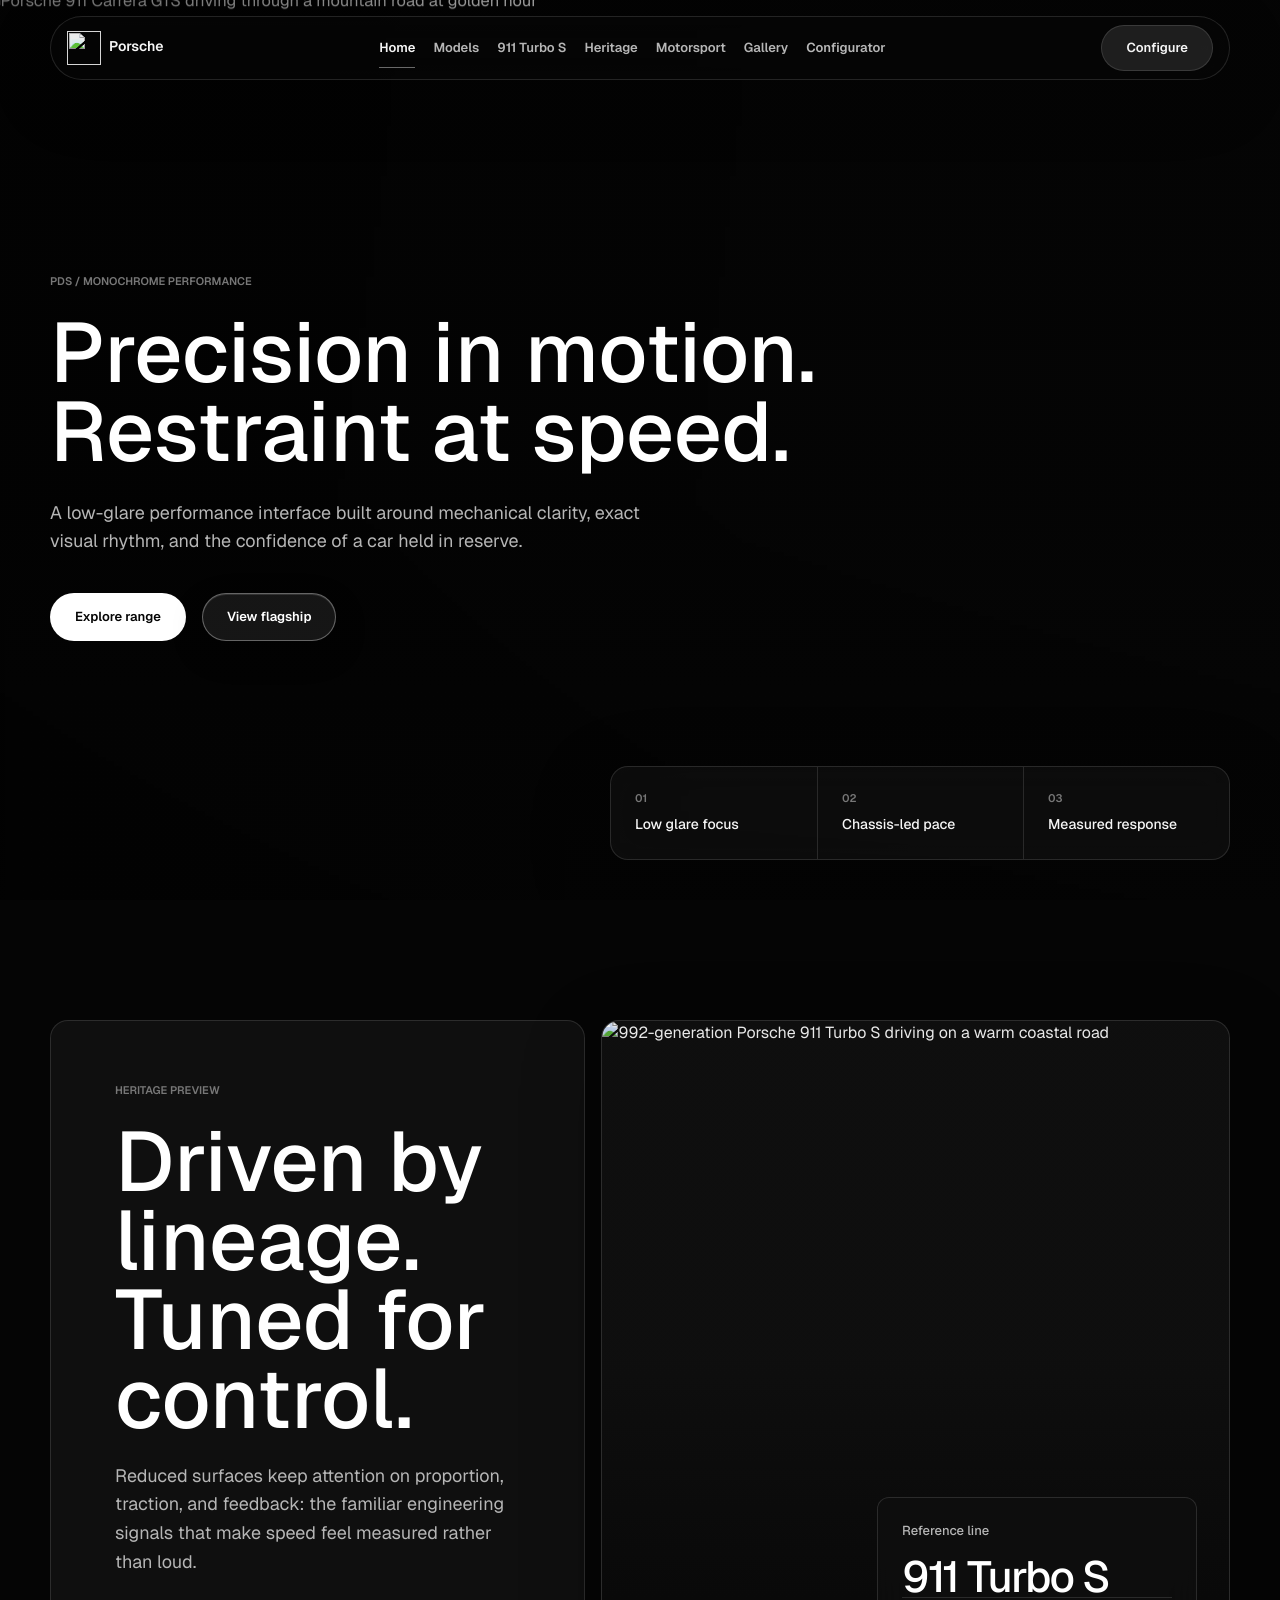
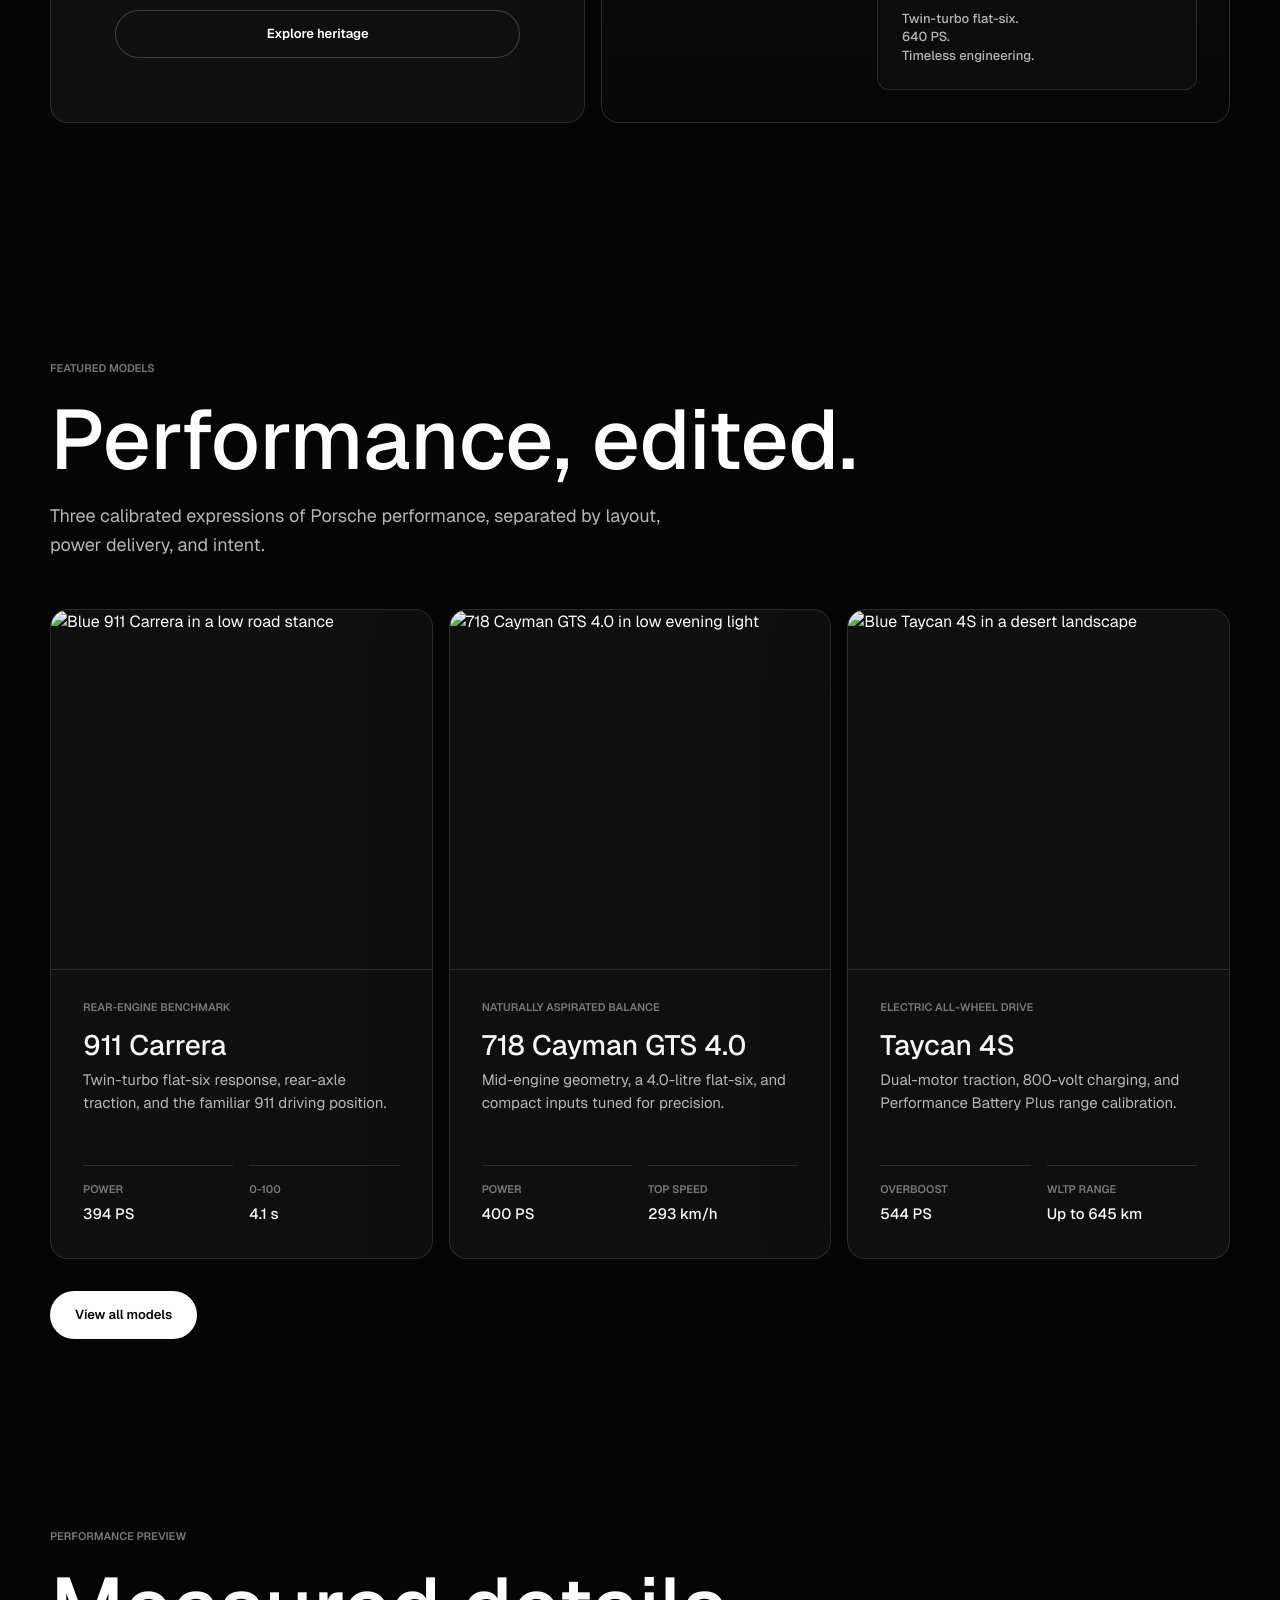
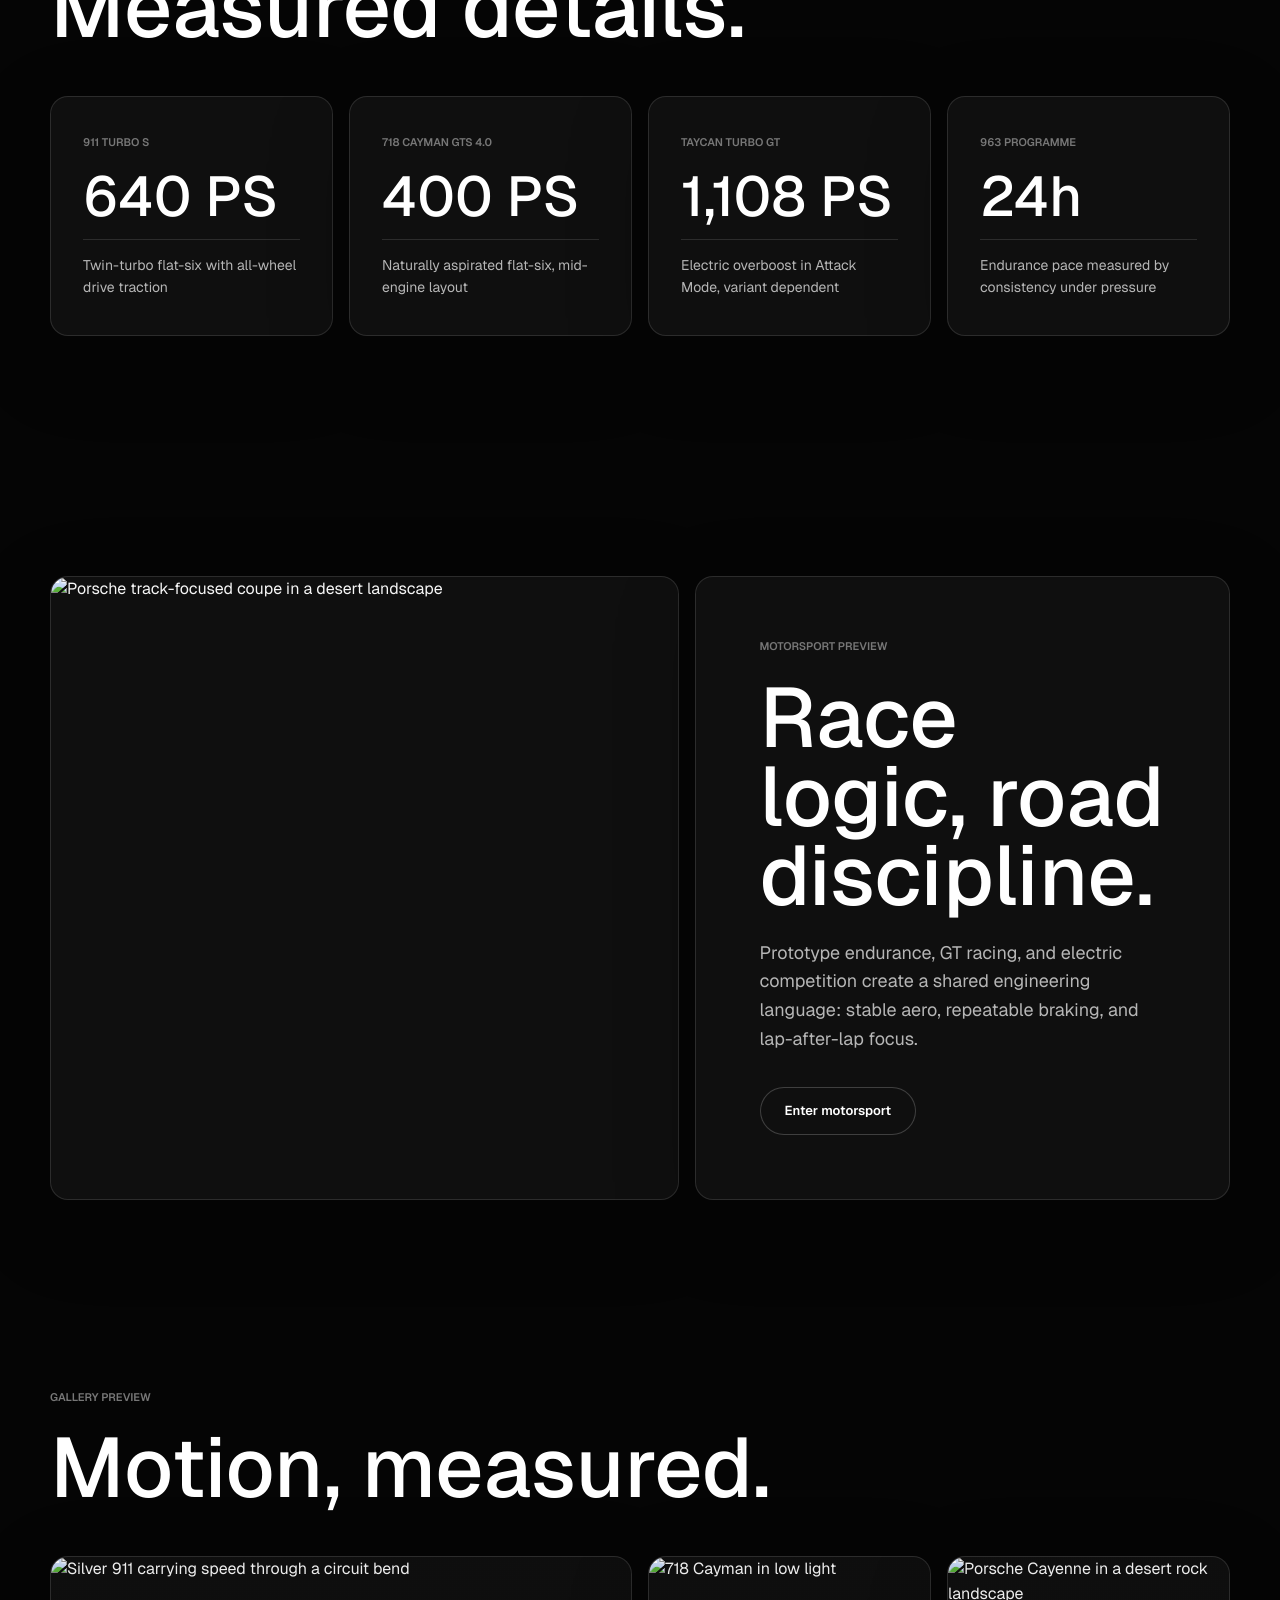
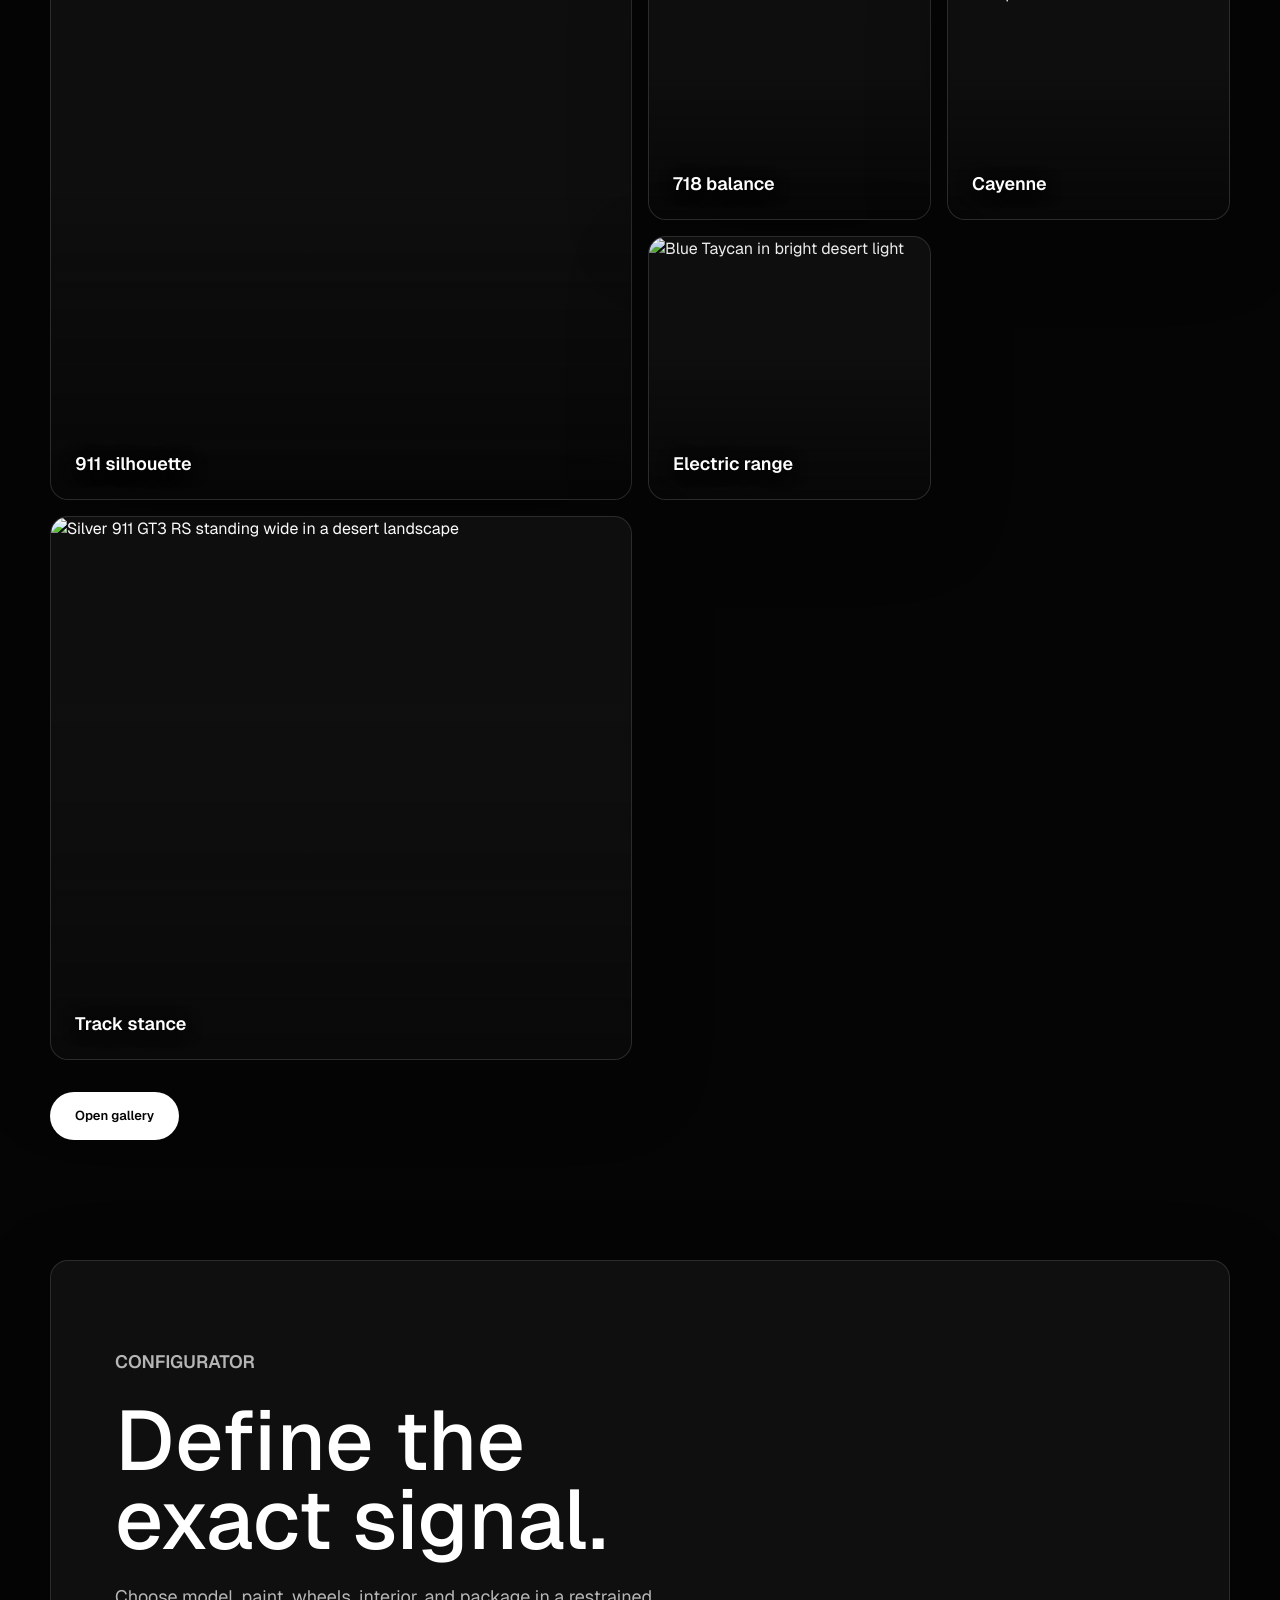
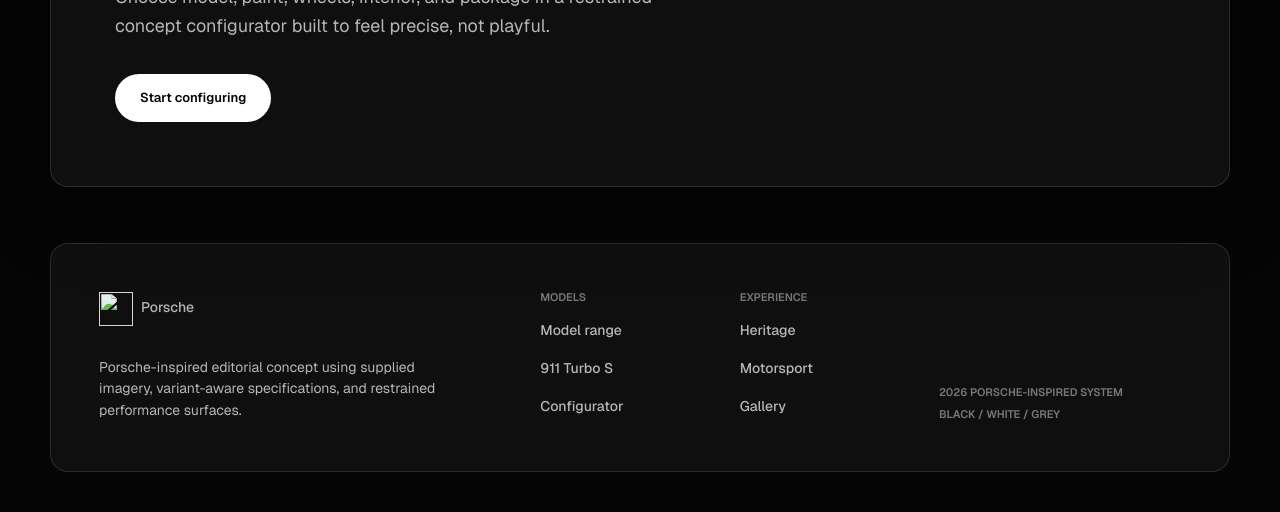
==== index.html @ e0f3c2e8 "Add files via upload Initial website upload" ====
<!doctype html>
<html lang="en">
  <head>
    <meta charset="UTF-8" />
    <meta name="viewport" content="width=device-width, initial-scale=1.0" />
    <title>Porsche Performance Concept</title>
    <meta
      name="description"
      content="A premium Porsche-inspired multi-page concept with cinematic imagery, precise model hierarchy, and interactive configuration."
    />
    <script>
      document.documentElement.classList.add("js", "is-loading");
    </script>
    <link rel="icon" type="image/png" href="assets/porsche-crest.png" />
    <link rel="preconnect" href="https://fonts.googleapis.com" />
    <link rel="preconnect" href="https://fonts.gstatic.com" crossorigin />
    <link
      href="https://fonts.googleapis.com/css2?family=Geist:wght@400;500;600;700&family=Inter:wght@400;500;600;700&display=swap"
      rel="stylesheet"
    />
    <link rel="stylesheet" href="styles.css" />
  </head>
  <body>
    <a class="skip-link" href="#main">Skip to content</a>
    <header class="site-header" data-header>
      <a class="brand" href="index.html" aria-label="Porsche concept home">
        <img class="brand-mark" src="assets/porsche-crest.png" alt="" aria-hidden="true" decoding="async" />
        <span>Porsche</span>
      </a>

      <button class="nav-toggle" type="button" aria-expanded="false" aria-controls="site-nav" aria-label="Open menu">
        <span></span>
        <span></span>
        <span class="sr-only">Menu</span>
      </button>

      <nav class="site-nav" id="site-nav" aria-label="Primary navigation">
        <a href="index.html" aria-current="page">Home</a>
        <a href="models.html">Models</a>
        <a href="911-turbo-s.html">911 Turbo S</a>
        <a href="heritage.html">Heritage</a>
        <a href="motorsport.html">Motorsport</a>
        <a href="gallery.html">Gallery</a>
        <a href="configurator.html">Configurator</a>
      </nav>

      <a class="nav-cta" href="configurator.html">Configure</a>
    </header>

    <main id="main">
      <section class="hero" aria-labelledby="hero-title">
        <video
          class="hero-video"
          data-hero-video
          data-video-src="assets/porsche-hero-loop.mp4"
          muted
          loop
          playsinline
          preload="metadata"
          poster="assets/carrera-gts-hero-desktop.jpg"
          aria-hidden="true"
        ></video>
        <picture>
          <source srcset="assets/carrera-gts-hero-mobile.jpg" media="(max-width: 767px)" />
          <source srcset="assets/carrera-gts-hero-tablet.jpg" media="(max-width: 1100px)" />
          <img class="hero-media" src="assets/carrera-gts-hero-desktop.jpg" alt="Porsche 911 Carrera GTS driving through a mountain road at golden hour" fetchpriority="high" decoding="async" />
        </picture>
        <div class="hero-shade" aria-hidden="true"></div>

        <div class="hero-content reveal">
          <p class="system-line">PDS / Monochrome Performance</p>
          <h1 id="hero-title">Precision in motion. Restraint at speed.</h1>
          <p class="hero-copy">
            A low-glare performance interface built around mechanical clarity, exact
            visual rhythm, and the confidence of a car held in reserve.
          </p>
          <div class="hero-actions">
            <a class="button button-primary" href="models.html">Explore range</a>
            <a class="button button-secondary" href="911-turbo-s.html">View flagship</a>
          </div>
        </div>

        <div class="hero-rail reveal" aria-label="Highlights">
          <div>
            <span>01</span>
            <strong>Low glare focus</strong>
          </div>
          <div>
            <span>02</span>
            <strong>Chassis-led pace</strong>
          </div>
          <div>
            <span>03</span>
            <strong>Measured response</strong>
          </div>
        </div>
      </section>

      <section class="section heritage" id="heritage-preview" aria-labelledby="heritage-preview-title">
        <div class="heritage-copy reveal">
          <p class="system-line">Heritage preview</p>
          <h2 id="heritage-preview-title">Driven by lineage. Tuned for control.</h2>
          <p>
            Reduced surfaces keep attention on proportion, traction, and feedback:
            the familiar engineering signals that make speed feel measured rather than loud.
          </p>
          <a class="button button-secondary section-link" href="heritage.html">Explore heritage</a>
        </div>
        <div class="heritage-panel reveal">
          <img class="turbo-reference" src="assets/911-turbo-s-reference.jpg" alt="992-generation Porsche 911 Turbo S driving on a warm coastal road" loading="lazy" decoding="async" />
          <div class="heritage-stat">
            <span>Reference line</span>
            <strong>911 Turbo S</strong>
            <span>Twin-turbo flat-six.<br />640 PS.<br />Timeless engineering.</span>
          </div>
        </div>
      </section>

      <section class="section models" aria-labelledby="featured-models-title">
        <div class="section-head reveal">
          <p class="system-line">Featured models</p>
          <h2 id="featured-models-title">Performance, edited.</h2>
          <p>
            Three calibrated expressions of Porsche performance, separated by layout,
            power delivery, and intent.
          </p>
        </div>

        <div class="model-grid">
          <article class="model-card reveal">
            <img src="assets/911-1.jfif" alt="Blue 911 Carrera in a low road stance" loading="lazy" decoding="async" />
            <div class="card-body">
              <div class="card-kicker">Rear-engine benchmark</div>
              <h3>911 Carrera</h3>
              <p>Twin-turbo flat-six response, rear-axle traction, and the familiar 911 driving position.</p>
              <dl>
                <div><dt>Power</dt><dd>394 PS</dd></div>
                <div><dt>0-100</dt><dd>4.1 s</dd></div>
              </dl>
            </div>
          </article>

          <article class="model-card reveal">
            <img src="assets/718.jfif" alt="718 Cayman GTS 4.0 in low evening light" loading="lazy" decoding="async" />
            <div class="card-body">
              <div class="card-kicker">Naturally aspirated balance</div>
              <h3>718 Cayman GTS 4.0</h3>
              <p>Mid-engine geometry, a 4.0-litre flat-six, and compact inputs tuned for precision.</p>
              <dl>
                <div><dt>Power</dt><dd>400 PS</dd></div>
                <div><dt>Top speed</dt><dd>293 km/h</dd></div>
              </dl>
            </div>
          </article>

          <article class="model-card reveal">
            <img src="assets/taycan-2.jfif" alt="Blue Taycan 4S in a desert landscape" loading="lazy" decoding="async" />
            <div class="card-body">
              <div class="card-kicker">Electric all-wheel drive</div>
              <h3>Taycan 4S</h3>
              <p>Dual-motor traction, 800-volt charging, and Performance Battery Plus range calibration.</p>
              <dl>
                <div><dt>Overboost</dt><dd>544 PS</dd></div>
                <div><dt>WLTP range</dt><dd>Up to 645 km</dd></div>
              </dl>
            </div>
          </article>
        </div>
        <div class="section-actions reveal">
          <a class="button button-primary" href="models.html">View all models</a>
        </div>
      </section>

      <section class="section specs" aria-labelledby="performance-preview-title">
        <div class="section-head reveal">
          <p class="system-line">Performance preview</p>
          <h2 id="performance-preview-title">Measured details.</h2>
        </div>

        <div class="spec-grid">
          <article class="spec-card reveal">
            <span>911 Turbo S</span>
            <strong>640 PS</strong>
            <p>Twin-turbo flat-six with all-wheel drive traction</p>
          </article>
          <article class="spec-card reveal">
            <span>718 Cayman GTS 4.0</span>
            <strong>400 PS</strong>
            <p>Naturally aspirated flat-six, mid-engine layout</p>
          </article>
          <article class="spec-card reveal">
            <span>Taycan Turbo GT</span>
            <strong>1,108 PS</strong>
            <p>Electric overboost in Attack Mode, variant dependent</p>
          </article>
          <article class="spec-card reveal">
            <span>963 programme</span>
            <strong>24h</strong>
            <p>Endurance pace measured by consistency under pressure</p>
          </article>
        </div>
      </section>

      <section class="section split-feature" aria-labelledby="motorsport-preview-title">
        <div class="feature-media reveal">
          <img src="assets/911-3.jfif" alt="Porsche track-focused coupe in a desert landscape" loading="lazy" decoding="async" />
        </div>
        <div class="feature-copy reveal">
          <p class="system-line">Motorsport preview</p>
          <h2 id="motorsport-preview-title">Race logic, road discipline.</h2>
          <p>
            Prototype endurance, GT racing, and electric competition create a shared
            engineering language: stable aero, repeatable braking, and lap-after-lap focus.
          </p>
          <a class="button button-secondary" href="motorsport.html">Enter motorsport</a>
        </div>
      </section>

      <section class="section gallery" aria-labelledby="gallery-preview-title">
        <div class="section-head reveal">
          <p class="system-line">Gallery preview</p>
          <h2 id="gallery-preview-title">Motion, measured.</h2>
        </div>

        <div class="gallery-grid">
          <figure class="gallery-item gallery-large reveal">
            <img src="assets/911.jfif" alt="Silver 911 carrying speed through a circuit bend" loading="lazy" decoding="async" />
            <figcaption>911 silhouette</figcaption>
          </figure>
          <figure class="gallery-item reveal">
            <img src="assets/718.jfif" alt="718 Cayman in low light" loading="lazy" decoding="async" />
            <figcaption>718 balance</figcaption>
          </figure>
          <figure class="gallery-item reveal">
            <img class="cayenne-gallery" src="assets/cayenne-gallery.jpg" alt="Porsche Cayenne in a desert rock landscape" loading="lazy" decoding="async" />
            <figcaption>Cayenne</figcaption>
          </figure>
          <figure class="gallery-item reveal">
            <img src="assets/taycan-2.jfif" alt="Blue Taycan in bright desert light" loading="lazy" decoding="async" />
            <figcaption>Electric range</figcaption>
          </figure>
          <figure class="gallery-item gallery-wide gallery-feature reveal">
            <img src="assets/911-3.jfif" alt="Silver 911 GT3 RS standing wide in a desert landscape" loading="lazy" decoding="async" />
            <figcaption>Track stance</figcaption>
          </figure>
        </div>
        <div class="section-actions reveal">
          <a class="button button-primary" href="gallery.html">Open gallery</a>
        </div>
      </section>

      <section class="section configurator-cta reveal" aria-labelledby="configurator-cta-title">
        <p class="system-line">Configurator</p>
        <h2 id="configurator-cta-title">Define the exact signal.</h2>
        <p>
          Choose model, paint, wheels, interior, and package in a restrained concept
          configurator built to feel precise, not playful.
        </p>
        <a class="button button-primary" href="configurator.html">Start configuring</a>
      </section>
    </main>

    <footer class="site-footer">
      <div>
        <a class="brand" href="index.html" aria-label="Porsche concept home">
          <img class="brand-mark" src="assets/porsche-crest.png" alt="" aria-hidden="true" loading="lazy" decoding="async" />
          <span>Porsche</span>
        </a>
        <p>
          Porsche-inspired editorial concept using supplied imagery, variant-aware
          specifications, and restrained performance surfaces.
        </p>
      </div>
      <nav aria-label="Footer models">
        <h2>Models</h2>
        <a href="models.html">Model range</a>
        <a href="911-turbo-s.html">911 Turbo S</a>
        <a href="configurator.html">Configurator</a>
      </nav>
      <nav aria-label="Footer experience">
        <h2>Experience</h2>
        <a href="heritage.html">Heritage</a>
        <a href="motorsport.html">Motorsport</a>
        <a href="gallery.html">Gallery</a>
      </nav>
      <div class="footer-meta">
        <span>2026 Porsche-inspired system</span>
        <span>Black / White / Grey</span>
      </div>
    </footer>

    <script src="script.js"></script>
  </body>
</html>
---- styles.css ----
:root {
  --bg: #050505;
  --surface: #0f0f0f;
  --surface-2: #181818;
  --line: rgba(255, 255, 255, 0.12);
  --line-strong: rgba(255, 255, 255, 0.2);
  --text: #f6f6f6;
  --muted: #b6b6b6;
  --dim: #777777;
  --radius: 18px;
  --radius-sm: 12px;
  --max: 1180px;
  --ease: cubic-bezier(0.16, 1, 0.3, 1);
  --ease-soft: cubic-bezier(0.2, 0.8, 0.2, 1);
  --motion-fast: 220ms;
  --motion-medium: 420ms;
  --motion-slow: 760ms;
  --shadow-card: 0 24px 80px rgba(0, 0, 0, 0.25);
  --shadow-card-hover: 0 32px 92px rgba(0, 0, 0, 0.32);
  --font-display: Geist, Inter, ui-sans-serif, system-ui, -apple-system, BlinkMacSystemFont, "Segoe UI", sans-serif;
  --font-body: Geist, Inter, ui-sans-serif, system-ui, -apple-system, BlinkMacSystemFont, "Segoe UI", sans-serif;
}

* {
  box-sizing: border-box;
}

html {
  scroll-behavior: smooth;
  scroll-padding-top: 96px;
}

html.is-loading {
  overflow: hidden;
}

/* Premium boot screen: CSS-only so it appears before JavaScript finishes loading. */
html.is-loading::before,
html.is-loading::after {
  position: fixed;
  left: 50%;
  z-index: 1000;
  pointer-events: none;
  transform: translateX(-50%);
  transition:
    opacity 520ms var(--ease),
    transform 520ms var(--ease);
}

html.is-loading::before {
  inset: 0;
  left: 0;
  display: grid;
  place-items: center;
  content: "Porsche";
  background:
    radial-gradient(circle at 50% 44%, rgba(255, 255, 255, 0.065), transparent 28%),
    #050505;
  color: rgba(255, 255, 255, 0.92);
  font-family: var(--font-display);
  font-size: clamp(18px, 2vw, 28px);
  font-weight: 500;
  letter-spacing: 0.02em;
  text-transform: none;
  transform: none;
}

html.is-loading::after {
  top: calc(50% + 42px);
  width: min(184px, 42vw);
  height: 1px;
  content: "";
  background: linear-gradient(90deg, transparent, rgba(255, 255, 255, 0.84), transparent);
  animation: loader-sweep 1180ms var(--ease) infinite;
}

html.is-loading.is-loaded::before,
html.is-loading.is-loaded::after {
  opacity: 0;
}

@keyframes loader-sweep {
  0% {
    transform: translateX(-50%) scaleX(0.18);
    opacity: 0.2;
  }

  45% {
    opacity: 1;
  }

  100% {
    transform: translateX(-50%) scaleX(1);
    opacity: 0.18;
  }
}

body {
  margin: 0;
  background: var(--bg);
  color: var(--text);
  font-family: var(--font-body);
  font-size: 16px;
  font-weight: 400;
  line-height: 1.55;
  letter-spacing: 0;
  text-rendering: geometricPrecision;
  -webkit-font-smoothing: antialiased;
  -moz-osx-font-smoothing: grayscale;
}

/* Shared page transition shell. */
.js body {
  opacity: 0;
  transform: translateY(10px);
  filter: blur(4px);
  transition:
    opacity 480ms var(--ease),
    transform 480ms var(--ease),
    filter 480ms var(--ease);
}

.js.page-ready body {
  opacity: 1;
  transform: translateY(0);
  filter: blur(0);
}

.js.page-leaving body {
  opacity: 0;
  transform: translateY(8px);
  filter: blur(4px);
}

body.nav-open,
body.lightbox-open {
  overflow: hidden;
}

img {
  display: block;
  width: 100%;
  max-width: 100%;
}

a {
  color: inherit;
  text-decoration: none;
}

button {
  font: inherit;
}

:focus-visible {
  outline: 2px solid rgba(255, 255, 255, 0.64);
  outline-offset: 5px;
}

.skip-link {
  position: fixed;
  top: 18px;
  left: 18px;
  z-index: 120;
  padding: 12px 16px;
  border: 1px solid var(--line-strong);
  border-radius: 999px;
  background: #ffffff;
  color: #050505;
  font-size: 13px;
  font-weight: 700;
  opacity: 0;
  transform: translateY(-18px);
  transition:
    opacity var(--motion-fast) var(--ease),
    transform var(--motion-fast) var(--ease);
}

.skip-link:focus {
  opacity: 1;
  transform: translateY(0);
}

.sr-only {
  position: absolute;
  width: 1px;
  height: 1px;
  padding: 0;
  margin: -1px;
  overflow: hidden;
  clip: rect(0, 0, 0, 0);
  white-space: nowrap;
  border: 0;
}

.site-header {
  position: fixed;
  top: 16px;
  left: 50%;
  z-index: 50;
  display: grid;
  grid-template-columns: auto 1fr auto;
  align-items: center;
  width: min(calc(100% - 40px), var(--max));
  min-height: 64px;
  padding: 0 16px;
  border: 1px solid var(--line);
  border-radius: 999px;
  background: rgba(8, 8, 8, 0.52);
  box-shadow: 0 18px 64px rgba(0, 0, 0, 0.22);
  backdrop-filter: blur(22px) saturate(120%);
  transform: translateX(-50%);
  transition:
    background 320ms var(--ease),
    border-color 320ms var(--ease),
    box-shadow 320ms var(--ease),
    transform 420ms var(--ease);
}

.site-header.is-scrolled {
  background: rgba(8, 8, 8, 0.88);
  border-color: var(--line-strong);
  box-shadow: 0 20px 70px rgba(0, 0, 0, 0.34);
}

.site-header.is-hidden {
  transform: translate(-50%, -96px);
}

.brand {
  display: inline-flex;
  align-items: center;
  gap: 8px;
  color: var(--text);
  font-size: 14px;
  font-weight: 600;
  letter-spacing: 0;
}

.brand-mark {
  width: 34px;
  height: 34px;
  object-fit: contain;
  object-position: center;
  opacity: 0.92;
  filter: brightness(1.16) contrast(1.1);
  flex: 0 0 auto;
}

.site-nav {
  display: flex;
  justify-content: center;
  gap: 18px;
}

.site-nav a,
.nav-cta,
.button {
  border-radius: 999px;
  font-size: 13px;
  font-weight: 600;
  letter-spacing: 0;
}

.site-nav a {
  position: relative;
  color: var(--muted);
  transition: color var(--motion-fast) var(--ease);
}

.site-nav a::after {
  position: absolute;
  left: 0;
  right: 0;
  bottom: -10px;
  height: 1px;
  content: "";
  background: currentColor;
  opacity: 0;
  transform: scaleX(0.35);
  transition:
    opacity var(--motion-fast) var(--ease),
    transform var(--motion-fast) var(--ease);
}

.site-nav a:hover,
.site-nav a:focus-visible,
.site-nav a[aria-current="page"] {
  color: var(--text);
}

.site-nav a:hover::after,
.site-nav a:focus-visible::after,
.site-nav a[aria-current="page"]::after {
  opacity: 0.42;
  transform: scaleX(1);
}

.nav-cta {
  position: relative;
  overflow: hidden;
  padding: 12px 24px;
  border: 1px solid var(--line);
  background: rgba(255, 255, 255, 0.1);
  transition:
    background var(--motion-fast) var(--ease),
    border-color var(--motion-fast) var(--ease),
    transform var(--motion-fast) var(--ease),
    color var(--motion-fast) var(--ease),
    box-shadow var(--motion-fast) var(--ease);
}

.nav-cta::after {
  position: absolute;
  inset: 0;
  content: "";
  background: linear-gradient(105deg, transparent 20%, rgba(255, 255, 255, 0.24), transparent 76%);
  opacity: 0;
  transform: translateX(-80%);
  transition:
    opacity 360ms var(--ease),
    transform 640ms var(--ease);
  pointer-events: none;
}

.nav-cta:hover,
.nav-cta:focus-visible {
  background: #ffffff;
  border-color: #ffffff;
  color: #050505;
  transform: translateY(-1px);
  box-shadow: 0 18px 44px rgba(255, 255, 255, 0.12);
}

.nav-cta:hover::after,
.nav-cta:focus-visible::after {
  opacity: 1;
  transform: translateX(80%);
}

.nav-toggle {
  display: none;
  width: 48px;
  height: 48px;
  place-items: center;
  border: 1px solid var(--line);
  border-radius: 50%;
  background: rgba(255, 255, 255, 0.08);
  color: var(--text);
  cursor: pointer;
  transition:
    background 240ms var(--ease),
    border-color 240ms var(--ease),
    box-shadow 240ms var(--ease);
}

.nav-toggle:hover,
.nav-toggle:focus-visible {
  border-color: rgba(255, 255, 255, 0.34);
  background: rgba(255, 255, 255, 0.12);
  box-shadow:
    inset 0 1px 0 rgba(255, 255, 255, 0.12),
    0 16px 38px rgba(0, 0, 0, 0.24);
}

.nav-toggle span:not(.sr-only) {
  display: block;
  width: 18px;
  height: 1px;
  background: currentColor;
  transition:
    transform 200ms var(--ease),
    opacity 200ms var(--ease);
}

.nav-toggle span:not(.sr-only) + span:not(.sr-only) {
  margin-top: 5px;
}

.nav-toggle[aria-expanded="true"] span:first-child {
  transform: translateY(3px) rotate(45deg);
}

.nav-toggle[aria-expanded="true"] span:nth-child(2) {
  transform: translateY(-3px) rotate(-45deg);
}

.hero {
  position: relative;
  min-height: 100vh;
  min-height: 100svh;
  overflow: hidden;
  isolation: isolate;
  background: #050505;
}

.hero-video {
  position: absolute;
  inset: 0;
  z-index: -4;
  width: 100%;
  height: 100%;
  object-fit: cover;
  object-position: 58% center;
  opacity: 0;
  transform: translate3d(0, var(--parallax-y, 0px), 0) scale(1.03);
  transition: opacity 900ms var(--ease);
  backface-visibility: hidden;
  will-change: transform, opacity;
}

.hero-video.is-ready {
  opacity: 1;
}

.hero-video.is-ready ~ picture .hero-media {
  opacity: 0;
}

.hero-media {
  position: absolute;
  inset: 0;
  z-index: -3;
  height: 100%;
  object-fit: cover;
  object-position: 58% center;
  opacity: 1;
  transform: translate3d(0, var(--parallax-y, var(--hero-y, 0px)), 0) scale(1.025);
  transition: opacity 900ms var(--ease);
  backface-visibility: hidden;
  will-change: transform;
}

.hero-shade {
  position: absolute;
  inset: 0;
  z-index: -2;
  background:
    linear-gradient(90deg, rgba(0, 0, 0, 0.5) 0%, rgba(0, 0, 0, 0.36) 30%, rgba(0, 0, 0, 0.14) 58%, rgba(0, 0, 0, 0) 100%),
    linear-gradient(0deg, rgba(5, 5, 5, 0.38) 0%, rgba(5, 5, 5, 0.04) 44%, rgba(5, 5, 5, 0.08) 100%);
}

.hero-content {
  width: min(calc(100% - 40px), var(--max));
  margin: 0 auto;
  padding-top: calc(28vh + 24px);
}

.system-line,
.card-kicker,
.spec-card span,
.footer-meta,
.site-footer h2 {
  margin: 0;
  color: var(--dim);
  font-size: 11px;
  font-weight: 600;
  line-height: 1.25;
  text-transform: uppercase;
  letter-spacing: 0;
}

.hero h1,
.section h2 {
  margin: 0;
  max-width: 900px;
  font-family: var(--font-display);
  color: #ffffff;
  font-size: 84px;
  font-weight: 500;
  line-height: 0.94;
  letter-spacing: 0;
  text-wrap: balance;
}

.hero h1 {
  margin-top: 24px;
}

.hero-copy {
  max-width: 620px;
  margin: 28px 0 0;
  color: var(--muted);
  font-size: 18px;
  font-weight: 400;
  line-height: 1.6;
}

.hero-actions {
  display: flex;
  flex-wrap: wrap;
  gap: 16px;
  margin-top: 36px;
}

.button {
  position: relative;
  display: inline-flex;
  align-items: center;
  justify-content: center;
  min-height: 48px;
  overflow: hidden;
  padding: 0 24px;
  border: 1px solid transparent;
  isolation: isolate;
  transition:
    transform var(--motion-fast) var(--ease),
    background var(--motion-fast) var(--ease),
    border-color var(--motion-fast) var(--ease),
    color var(--motion-fast) var(--ease),
    box-shadow var(--motion-fast) var(--ease);
}

.button::after {
  position: absolute;
  inset: 0;
  z-index: -1;
  content: "";
  background: linear-gradient(105deg, transparent 16%, rgba(255, 255, 255, 0.18), transparent 78%);
  opacity: 0;
  transform: translateX(-90%);
  transition:
    opacity 360ms var(--ease),
    transform 680ms var(--ease);
  pointer-events: none;
}

.button:hover,
.button:focus-visible {
  transform: translateY(-2px) translateZ(0);
}

.button:hover::after,
.button:focus-visible::after {
  opacity: 1;
  transform: translateX(90%);
}

.button-primary {
  background: #ffffff;
  color: #050505;
}

.button-primary:hover,
.button-primary:focus-visible {
  background: #e8e8e8;
  box-shadow: 0 16px 42px rgba(255, 255, 255, 0.12);
}

.button-secondary {
  border-color: var(--line-strong);
  background: rgba(16, 16, 16, 0.7);
  color: #ffffff;
}

.button-secondary:hover,
.button-secondary:focus-visible {
  border-color: rgba(255, 255, 255, 0.36);
  background: rgba(255, 255, 255, 0.12);
}

.hero .button-secondary {
  border-color: rgba(255, 255, 255, 0.34);
  background: rgba(255, 255, 255, 0.08);
  color: #ffffff;
  box-shadow:
    inset 0 1px 0 rgba(255, 255, 255, 0.12),
    0 12px 32px rgba(0, 0, 0, 0.22);
  backdrop-filter: blur(14px) saturate(130%);
}

.hero .button-secondary:hover,
.hero .button-secondary:focus-visible {
  border-color: rgba(255, 255, 255, 0.48);
  background: rgba(255, 255, 255, 0.16);
  box-shadow:
    inset 0 1px 0 rgba(255, 255, 255, 0.18),
    0 16px 38px rgba(0, 0, 0, 0.28);
}

.hero-rail {
  position: absolute;
  right: max(24px, calc((100vw - var(--max)) / 2));
  bottom: 40px;
  display: grid;
  grid-template-columns: repeat(3, minmax(150px, 1fr));
  width: min(620px, calc(100% - 40px));
  overflow: hidden;
  border: 1px solid var(--line);
  border-radius: var(--radius);
  background: rgba(15, 15, 15, 0.74);
  box-shadow: var(--shadow-card);
  backdrop-filter: blur(18px) saturate(120%);
}

.hero-rail div {
  padding: 24px;
}

.hero-rail div + div {
  border-left: 1px solid var(--line);
}

.hero-rail span {
  display: block;
  margin-bottom: 8px;
  color: var(--dim);
  font-size: 11px;
  font-weight: 600;
}

.hero-rail strong {
  display: block;
  font-size: 14px;
  font-weight: 500;
  line-height: 1.35;
  letter-spacing: 0;
}

.section {
  width: min(calc(100% - 40px), var(--max));
  margin: 0 auto;
  padding: 120px 0;
}

.section-head {
  display: grid;
  gap: 24px;
  margin-bottom: 48px;
}

.section-head p:not(.system-line) {
  max-width: 660px;
  margin: 0;
  color: var(--muted);
  font-size: 18px;
  font-weight: 400;
  line-height: 1.6;
}

.model-grid {
  display: grid;
  grid-template-columns: repeat(3, 1fr);
  gap: 16px;
}

.model-card,
.spec-card,
.heritage-panel,
.gallery-item {
  border: 1px solid var(--line);
  border-radius: var(--radius);
  background: var(--surface);
  box-shadow: var(--shadow-card);
}

.model-card {
  min-width: 0;
  overflow: hidden;
  transition:
    transform var(--motion-medium) var(--ease),
    border-color var(--motion-medium) var(--ease),
    background var(--motion-medium) var(--ease),
    box-shadow var(--motion-medium) var(--ease);
  will-change: transform;
}

.model-card:hover {
  transform: translateY(-6px);
  border-color: rgba(255, 255, 255, 0.25);
  background: var(--surface-2);
  box-shadow: var(--shadow-card-hover);
}

.model-card img {
  height: 360px;
  object-fit: cover;
  object-position: center;
  border-bottom: 1px solid var(--line);
  filter: saturate(0.95) contrast(1.04);
  transition: transform 680ms var(--ease), filter 680ms var(--ease);
  backface-visibility: hidden;
}

.model-card:hover img {
  transform: scale(1.04);
  filter: saturate(1.02) contrast(1.05);
}

.card-body {
  padding: 32px;
}

.card-body h3 {
  margin: 16px 0 8px;
  font-family: var(--font-display);
  font-size: 28px;
  font-weight: 500;
  line-height: 1.04;
  letter-spacing: 0;
}

.card-body p {
  min-height: 72px;
  margin: 0;
  color: var(--muted);
  font-size: 15px;
  line-height: 1.55;
}

.card-body dl {
  display: grid;
  grid-template-columns: repeat(2, 1fr);
  gap: 16px;
  margin: 24px 0 0;
}

.card-body dl div {
  min-width: 0;
  padding-top: 16px;
  border-top: 1px solid var(--line);
}

.card-body dt {
  color: var(--dim);
  font-size: 11px;
  font-weight: 600;
  text-transform: uppercase;
}

.card-body dd {
  margin: 4px 0 0;
  color: var(--text);
  font-size: 15px;
  font-weight: 500;
}

.heritage {
  display: grid;
  grid-template-columns: 0.92fr 1.08fr;
  gap: 16px;
  align-items: stretch;
}

.heritage-copy {
  display: flex;
  min-height: 640px;
  flex-direction: column;
  justify-content: center;
  padding: 64px;
  border: 1px solid var(--line);
  border-radius: var(--radius);
  background: var(--surface);
}

.heritage-copy h2 {
  margin-top: 24px;
}

.heritage-copy p:not(.system-line) {
  max-width: 540px;
  margin: 24px 0 0;
  color: var(--muted);
  font-size: 18px;
  font-weight: 400;
  line-height: 1.6;
}

.heritage-panel {
  position: relative;
  min-height: 640px;
  overflow: hidden;
}

.heritage-panel::after {
  position: absolute;
  inset: 0;
  content: "";
  background: linear-gradient(0deg, rgba(5, 5, 5, 0.88) 0%, rgba(5, 5, 5, 0.06) 52%);
}

.heritage-panel img {
  height: 100%;
  object-fit: cover;
  object-position: center;
}

.heritage-panel img.turbo-reference {
  object-position: 42% center;
}

.heritage-stat {
  position: absolute;
  right: 32px;
  bottom: 32px;
  z-index: 2;
  width: min(320px, calc(100% - 64px));
  padding: 24px;
  border: 1px solid var(--line);
  border-radius: var(--radius-sm);
  background: rgba(15, 15, 15, 0.76);
  backdrop-filter: blur(18px);
}

.heritage-stat span {
  display: block;
  color: var(--muted);
  font-size: 13px;
  font-weight: 500;
  line-height: 1.4;
}

.heritage-stat strong {
  display: block;
  margin: 16px 0 12px;
  border-bottom: 1px solid var(--line);
  font-family: var(--font-display);
  color: #ffffff;
  font-size: clamp(42px, 3.4vw, 50px);
  font-weight: 500;
  line-height: 0.95;
  letter-spacing: -0.04em;
  white-space: nowrap;
}

.specs {
  padding-top: 72px;
}

.spec-grid {
  display: grid;
  grid-template-columns: repeat(4, 1fr);
  gap: 16px;
}

.spec-card {
  min-height: 240px;
  padding: 32px;
  transition:
    transform var(--motion-medium) var(--ease),
    border-color var(--motion-medium) var(--ease),
    background var(--motion-medium) var(--ease),
    box-shadow var(--motion-medium) var(--ease);
}

.spec-card:hover {
  transform: translateY(-6px);
  border-color: rgba(255, 255, 255, 0.25);
  background: var(--surface-2);
  box-shadow: var(--shadow-card-hover);
}

.spec-card strong {
  display: block;
  margin: 16px 0;
  padding-bottom: 16px;
  border-bottom: 1px solid var(--line);
  font-family: var(--font-display);
  color: #ffffff;
  font-size: 56px;
  font-weight: 500;
  line-height: 0.96;
  letter-spacing: 0;
}

.spec-card p {
  margin: 0;
  color: var(--muted);
  font-size: 14px;
  line-height: 1.55;
}

.gallery {
  padding-top: 72px;
}

.gallery-grid {
  display: grid;
  grid-template-columns: repeat(4, 1fr);
  grid-auto-rows: 264px;
  gap: 16px;
}

.gallery-item {
  position: relative;
  min-width: 0;
  overflow: hidden;
  margin: 0;
  transition:
    transform var(--motion-medium) var(--ease),
    border-color var(--motion-medium) var(--ease),
    box-shadow var(--motion-medium) var(--ease);
  will-change: transform;
}

.gallery-item:hover {
  transform: translateY(-6px);
  border-color: rgba(255, 255, 255, 0.28);
  box-shadow: var(--shadow-card-hover);
}

.gallery-item::after {
  position: absolute;
  inset: 0;
  content: "";
  background: linear-gradient(0deg, rgba(5, 5, 5, 0.78), rgba(5, 5, 5, 0.04) 58%);
  pointer-events: none;
}

.gallery-item img {
  height: 100%;
  object-fit: cover;
  transition: transform 720ms var(--ease), filter 720ms var(--ease);
  backface-visibility: hidden;
}

.gallery-item img.cayenne-gallery {
  object-position: 48% 56%;
}

.gallery-item:hover img {
  transform: scale(1.04);
}

.gallery-large {
  grid-column: span 2;
  grid-row: span 2;
}

.gallery-wide {
  grid-column: span 2;
}

.gallery-feature {
  grid-row: span 2;
}

.gallery-feature::after {
  background: linear-gradient(0deg, rgba(5, 5, 5, 0.58), rgba(5, 5, 5, 0.16) 42%, rgba(5, 5, 5, 0.02) 72%);
}

.gallery-feature img {
  object-position: center 56%;
  filter: brightness(1.08) contrast(1.05) saturate(1.04);
}

.gallery-item figcaption {
  position: absolute;
  left: 24px;
  bottom: 24px;
  z-index: 2;
  font-family: var(--font-display);
  color: #ffffff;
  font-size: 18px;
  font-weight: 600;
  line-height: 1.15;
  letter-spacing: 0;
  text-shadow: 0 2px 16px rgba(0, 0, 0, 0.65);
  pointer-events: none;
}

.site-footer {
  display: grid;
  grid-template-columns: 1.3fr 0.5fr 0.5fr 0.8fr;
  gap: 48px;
  width: min(calc(100% - 40px), var(--max));
  margin: 56px auto 40px;
  padding: 48px;
  border: 1px solid var(--line);
  border-radius: var(--radius);
  background: var(--surface);
}

.site-footer p {
  max-width: 360px;
  margin: 24px 0 0;
  color: var(--muted);
  font-size: 14px;
  line-height: 1.55;
}

.site-footer nav {
  display: grid;
  align-content: start;
  gap: 16px;
}

.site-footer h2 {
  font-size: 11px;
}

.site-footer a {
  color: var(--muted);
  font-size: 14px;
  font-weight: 500;
  transition: color 180ms var(--ease);
}

.site-footer a:hover,
.site-footer a:focus-visible {
  color: var(--text);
}

.footer-meta {
  display: grid;
  align-content: end;
  gap: 8px;
  color: var(--dim);
}

.section-actions {
  display: flex;
  margin-top: 32px;
}

.section-link {
  margin-top: 32px;
}

.page-hero {
  position: relative;
  display: grid;
  min-height: 100vh;
  min-height: 100svh;
  overflow: hidden;
  place-items: end start;
  isolation: isolate;
  background: var(--bg);
}

.page-hero.compact-hero {
  min-height: 76vh;
  min-height: 76svh;
}

.page-hero img {
  position: absolute;
  inset: 0;
  z-index: -3;
  height: 100%;
  object-fit: cover;
  object-position: center;
  transform: translate3d(0, var(--parallax-y, 0px), 0) scale(1.035);
  backface-visibility: hidden;
  will-change: transform;
}

.flagship-hero img {
  object-position: 42% center;
}

.motorsport-hero img {
  object-position: center 42%;
  filter: saturate(0.9) contrast(1.08);
}

.page-hero-shade {
  position: absolute;
  inset: 0;
  z-index: -2;
  background:
    linear-gradient(90deg, rgba(0, 0, 0, 0.7), rgba(0, 0, 0, 0.28) 48%, rgba(0, 0, 0, 0.06)),
    linear-gradient(0deg, rgba(5, 5, 5, 0.7), rgba(5, 5, 5, 0.08) 48%, rgba(5, 5, 5, 0.16));
}

.page-hero-content {
  width: min(calc(100% - 40px), var(--max));
  margin: 0 auto;
  padding: 180px 0 116px;
}

.page-hero-content h1 {
  max-width: 900px;
  margin: 24px 0 0;
  font-family: var(--font-display);
  color: #ffffff;
  font-size: 88px;
  font-weight: 500;
  line-height: 0.94;
  letter-spacing: -0.04em;
  text-wrap: balance;
}

.page-hero-content p:not(.system-line) {
  max-width: 620px;
  margin: 28px 0 0;
  color: var(--muted);
  font-size: 18px;
  line-height: 1.6;
}

.compact-hero .page-hero-content {
  padding-bottom: 88px;
}

.stats-rail {
  left: auto;
}

.lineup-grid {
  display: grid;
  grid-template-columns: repeat(3, 1fr);
  gap: 16px;
}

.lineup-grid .card-body {
  display: flex;
  min-height: 320px;
  flex-direction: column;
}

.lineup-grid .button {
  width: fit-content;
  margin-top: auto;
}

.featured-model {
  background: linear-gradient(180deg, rgba(255, 255, 255, 0.06), var(--surface));
}

.split-feature {
  display: grid;
  grid-template-columns: 1.08fr 0.92fr;
  gap: 16px;
  align-items: stretch;
}

.split-feature.reverse {
  grid-template-columns: 0.92fr 1.08fr;
}

.split-feature.reverse .feature-media {
  order: 2;
}

.feature-media,
.feature-copy,
.detail-card,
.timeline-item,
.archive-card,
.configurator-preview,
.configurator-panel,
.configurator-cta {
  border: 1px solid var(--line);
  border-radius: var(--radius);
  background: var(--surface);
  box-shadow: var(--shadow-card);
}

.feature-media {
  min-height: 560px;
  overflow: hidden;
}

.feature-media img {
  height: 100%;
  object-fit: cover;
  object-position: center;
  transition: transform 760ms var(--ease), filter 760ms var(--ease);
  backface-visibility: hidden;
}

.feature-media:hover img {
  transform: scale(1.04);
}

.feature-media.archival {
  display: grid;
  place-items: center;
  background:
    radial-gradient(circle at 50% 48%, rgba(255, 255, 255, 0.08), transparent 42%),
    var(--surface);
}

.feature-media.archival img {
  width: min(320px, 60%);
  height: auto;
  opacity: 0.5;
  filter: grayscale(1) contrast(1.2);
}

.feature-copy {
  display: flex;
  min-height: 560px;
  flex-direction: column;
  justify-content: center;
  padding: 64px;
}

.feature-copy h2,
.configurator-cta h2 {
  margin: 24px 0 0;
}

.feature-copy p:not(.system-line),
.configurator-cta p {
  max-width: 560px;
  margin: 24px 0 0;
  color: var(--muted);
  font-size: 18px;
  line-height: 1.6;
}

.feature-copy .button,
.configurator-cta .button {
  width: fit-content;
  margin-top: 32px;
}

.feature-band {
  padding-top: 72px;
}

.detail-grid {
  display: grid;
  grid-template-columns: repeat(3, 1fr);
  gap: 16px;
}

.detail-card,
.timeline-item {
  padding: 32px;
}

.detail-card span,
.timeline-item span {
  color: var(--dim);
  font-size: 11px;
  font-weight: 600;
  text-transform: uppercase;
}

.detail-card strong,
.timeline-item h3 {
  display: block;
  margin: 16px 0 10px;
  font-family: var(--font-display);
  color: #ffffff;
  font-size: 28px;
  font-weight: 500;
  line-height: 1.05;
}

.detail-card p,
.timeline-item p {
  margin: 0;
  color: var(--muted);
  font-size: 15px;
  line-height: 1.55;
}

.timeline {
  display: grid;
  gap: 16px;
}

.timeline-item {
  display: grid;
  grid-template-columns: 120px 0.7fr 1fr;
  gap: 24px;
  align-items: baseline;
  transition:
    transform var(--motion-medium) var(--ease),
    border-color var(--motion-medium) var(--ease),
    background var(--motion-medium) var(--ease),
    box-shadow var(--motion-medium) var(--ease);
}

.timeline-item:hover {
  transform: translateX(6px);
  border-color: rgba(255, 255, 255, 0.24);
  background: var(--surface-2);
  box-shadow: var(--shadow-card);
}

.archive-card {
  position: relative;
  overflow: hidden;
  margin: 0 0 16px;
}

.archive-card img {
  height: 460px;
  object-fit: cover;
  filter: saturate(0.75) contrast(1.08);
}

.archive-card::after {
  position: absolute;
  inset: 0;
  content: "";
  background: linear-gradient(0deg, rgba(5, 5, 5, 0.78), rgba(5, 5, 5, 0.06) 60%);
}

.archive-card figcaption {
  position: absolute;
  left: 32px;
  bottom: 32px;
  z-index: 2;
  font-family: var(--font-display);
  font-size: 28px;
  font-weight: 500;
}

.configurator-cta {
  padding: 64px;
}

.gallery-toolbar {
  grid-template-columns: 1fr auto;
  align-items: end;
}

.filter-controls {
  display: flex;
  flex-wrap: wrap;
  gap: 8px;
  justify-content: flex-end;
}

.filter-button {
  min-height: 40px;
  padding: 0 16px;
  border: 1px solid var(--line);
  border-radius: 999px;
  background: rgba(255, 255, 255, 0.06);
  color: var(--muted);
  cursor: pointer;
  font-size: 13px;
  font-weight: 600;
  transition:
    background 220ms var(--ease),
    border-color 220ms var(--ease),
    color 220ms var(--ease);
}

.filter-button:hover,
.filter-button:focus-visible,
.filter-button.is-active {
  border-color: rgba(255, 255, 255, 0.34);
  background: #ffffff;
  color: #050505;
}

.gallery-item.is-filtered {
  display: none;
}

.lightbox-trigger {
  position: absolute;
  inset: 0;
  width: 100%;
  border: 0;
  padding: 0;
  background: transparent;
  color: inherit;
  cursor: zoom-in;
  text-align: left;
}

.lightbox-trigger:focus-visible {
  outline-offset: -6px;
}

.lightbox-trigger img {
  height: 100%;
}

.lightbox {
  position: fixed;
  inset: 0;
  z-index: 100;
  display: grid;
  place-items: center;
  padding: 64px;
  background: rgba(0, 0, 0, 0.88);
  backdrop-filter: blur(18px);
}

.lightbox[hidden] {
  display: none;
}

.lightbox img {
  max-height: min(74vh, 780px);
  width: min(100%, 1180px);
  object-fit: contain;
  border: 1px solid var(--line);
  border-radius: var(--radius);
  box-shadow: var(--shadow-card-hover);
}

.lightbox p {
  margin: 20px 0 0;
  color: var(--text);
  font-family: var(--font-display);
  font-size: 24px;
  font-weight: 500;
}

.lightbox-close {
  position: absolute;
  top: 24px;
  right: 24px;
  min-height: 44px;
  padding: 0 18px;
  border: 1px solid var(--line);
  border-radius: 999px;
  background: rgba(255, 255, 255, 0.1);
  color: var(--text);
  cursor: pointer;
}

.configurator-shell {
  display: grid;
  grid-template-columns: 1.15fr 0.85fr;
  gap: 16px;
  padding-top: 136px;
}

.configurator-preview,
.configurator-panel {
  min-width: 0;
  padding: 40px;
}

.configurator-preview h1 {
  margin: 24px 0 32px;
  font-family: var(--font-display);
  font-size: 64px;
  font-weight: 500;
  line-height: 0.96;
  letter-spacing: -0.04em;
}

.configurator-stage {
  position: relative;
  min-height: 560px;
  overflow: hidden;
  border: 1px solid var(--line);
  border-radius: var(--radius);
  background: #080808;
}

.configurator-stage img {
  height: 100%;
  object-fit: cover;
  object-position: 42% center;
  transition:
    opacity 280ms var(--ease),
    transform 520ms var(--ease),
    filter 280ms var(--ease);
}

.paint-wash {
  position: absolute;
  inset: 0;
  background: rgba(130, 136, 138, 0.18);
  mix-blend-mode: color;
  pointer-events: none;
  transition: background 260ms var(--ease);
}

.config-summary {
  position: absolute;
  left: 24px;
  right: 24px;
  bottom: 24px;
  display: flex;
  justify-content: space-between;
  gap: 16px;
  padding: 20px;
  border: 1px solid var(--line);
  border-radius: var(--radius-sm);
  background: rgba(15, 15, 15, 0.72);
  backdrop-filter: blur(16px);
}

.config-summary span,
.configuration-readout span {
  color: var(--muted);
  font-size: 13px;
  font-weight: 600;
}

.config-summary strong,
.configuration-readout strong {
  color: var(--text);
  font-size: 14px;
  font-weight: 600;
}

.configurator-panel {
  display: grid;
  gap: 18px;
}

.configurator-panel fieldset {
  display: grid;
  gap: 8px;
  margin: 0;
  padding: 0 0 18px;
  border: 0;
  border-bottom: 1px solid var(--line);
}

.configurator-panel legend {
  margin-bottom: 10px;
  color: var(--text);
  font-family: var(--font-display);
  font-size: 22px;
  font-weight: 500;
}

.configurator-panel label {
  display: flex;
  align-items: center;
  gap: 10px;
  min-height: 42px;
  padding: 0 12px;
  border: 1px solid transparent;
  border-radius: var(--radius-sm);
  color: var(--muted);
  cursor: pointer;
  transition:
    background 220ms var(--ease),
    border-color 220ms var(--ease),
    color 220ms var(--ease);
}

.configurator-panel label:hover,
.configurator-panel label:has(input:checked) {
  border-color: var(--line);
  background: rgba(255, 255, 255, 0.06);
  color: var(--text);
}

.configurator-panel input {
  accent-color: #ffffff;
}

.swatch {
  width: 18px;
  height: 18px;
  border: 1px solid var(--line-strong);
  border-radius: 50%;
}

.swatch.graphite { background: #686c6d; }
.swatch.white { background: #f1f1ed; }
.swatch.blue { background: #263f70; }
.swatch.red { background: #8c1014; }

.configuration-readout {
  display: grid;
  gap: 8px;
  padding: 20px;
  border: 1px solid var(--line);
  border-radius: var(--radius-sm);
  background: rgba(255, 255, 255, 0.05);
}

.js .reveal {
  opacity: 0;
  transform: translate3d(0, var(--reveal-y, 24px), 0);
  filter: blur(10px);
  transition:
    opacity var(--motion-slow) var(--ease),
    transform var(--motion-slow) var(--ease),
    filter var(--motion-slow) var(--ease);
  transition-delay: var(--reveal-delay, 0ms);
  will-change: opacity, transform, filter;
}

.js .reveal.is-visible {
  opacity: 1;
  transform: translateY(0);
  filter: blur(0);
  will-change: auto;
}

@media (prefers-reduced-motion: reduce) {
  html.is-loading::after {
    animation: none;
  }

  *,
  *::before,
  *::after {
    scroll-behavior: auto !important;
    transition-duration: 0.01ms !important;
    animation-duration: 0.01ms !important;
    animation-iteration-count: 1 !important;
  }
}

@media (max-width: 1100px) {
  .hero h1,
  .section h2,
  .page-hero-content h1 {
    font-size: 68px;
  }

  .hero-media {
    object-position: 58% center;
  }

  .model-grid,
  .spec-grid {
    grid-template-columns: repeat(2, 1fr);
  }

  .model-card img {
    height: 328px;
  }

  .heritage {
    grid-template-columns: 1fr;
  }

  .heritage-copy,
  .heritage-panel {
    min-height: 520px;
  }

  .gallery-grid {
    grid-template-columns: repeat(2, 1fr);
  }

  .lineup-grid,
  .detail-grid {
    grid-template-columns: repeat(2, 1fr);
  }

  .split-feature,
  .split-feature.reverse,
  .configurator-shell {
    grid-template-columns: 1fr;
  }

  .split-feature.reverse .feature-media {
    order: 0;
  }

  .gallery-toolbar {
    grid-template-columns: 1fr;
  }

  .filter-controls {
    justify-content: flex-start;
  }

  .page-hero-content {
    padding: 168px 0 96px;
  }

  .site-footer {
    grid-template-columns: 1fr 1fr;
  }
}

@media (max-width: 1100px) and (min-width: 821px) {
  .gallery-grid .gallery-item:nth-child(4) {
    grid-column: span 2;
  }

  .gallery-feature,
  .gallery-wide {
    grid-column: span 2;
  }
}

@media (max-width: 820px) {
  html {
    scroll-padding-top: 104px;
  }

  .site-header {
    top: 16px;
    width: min(calc(100% - 24px), var(--max));
    grid-template-columns: auto auto;
    justify-content: space-between;
    min-height: 64px;
    padding: 0 8px 0 16px;
  }

  .nav-toggle {
    display: grid;
  }

  .site-nav {
    position: fixed;
    z-index: 80;
    top: 88px;
    left: 16px;
    right: 16px;
    display: grid;
    justify-content: stretch;
    gap: 0;
    padding: 16px;
    border: 1px solid var(--line);
    border-radius: var(--radius);
    background: #0d0d0d;
    box-shadow: 0 28px 80px rgba(0, 0, 0, 0.45);
    opacity: 0;
    pointer-events: none;
    transform: translateY(-4px);
    transition:
      opacity 240ms var(--ease),
      transform 240ms var(--ease);
  }

  body.nav-open .site-nav {
    opacity: 1;
    pointer-events: auto;
    transform: translateY(0);
  }

  .site-nav a {
    display: block;
    padding: 16px 8px;
    border-bottom: 1px solid var(--line);
    border-radius: 0;
    color: var(--text);
    font-size: 22px;
    text-align: left;
  }

  .site-nav a:last-child {
    border-bottom: 0;
  }

  .site-nav a::after {
    display: none;
  }

  .nav-cta {
    display: none;
  }

  .hero {
    min-height: 1000px;
  }

  .hero-content {
    width: min(calc(100% - 32px), var(--max));
    padding-top: 208px;
  }

  .hero h1,
  .section h2,
  .page-hero-content h1 {
    font-size: 48px;
    line-height: 1;
  }

  .hero-copy,
  .section-head p:not(.system-line),
  .heritage-copy p:not(.system-line) {
    font-size: 16px;
  }

  .hero-rail {
    left: 16px;
    right: 16px;
    bottom: 24px;
    grid-template-columns: 1fr;
    width: auto;
  }

  .hero-rail div + div {
    border-top: 1px solid var(--line);
    border-left: 0;
  }

  .section {
    width: min(calc(100% - 32px), var(--max));
    padding: 80px 0;
  }

  .section-head {
    margin-bottom: 32px;
  }

  .model-grid,
  .spec-grid,
  .gallery-grid,
  .lineup-grid,
  .detail-grid {
    grid-template-columns: 1fr;
  }

  .page-hero.compact-hero {
    min-height: 680px;
  }

  .page-hero-content {
    width: min(calc(100% - 32px), var(--max));
    padding: 144px 0 72px;
  }

  .flagship-hero .page-hero-content {
    padding-bottom: 300px;
  }

  .page-hero-content p:not(.system-line),
  .feature-copy p:not(.system-line),
  .configurator-cta p {
    font-size: 16px;
  }

  .feature-media {
    min-height: 420px;
  }

  .feature-copy {
    min-height: auto;
    padding: 32px;
  }

  .detail-card,
  .timeline-item {
    padding: 28px;
  }

  .timeline-item {
    grid-template-columns: 1fr;
    gap: 8px;
  }

  .archive-card img {
    height: 340px;
  }

  .configurator-shell {
    padding-top: 112px;
  }

  .configurator-preview,
  .configurator-panel,
  .configurator-cta {
    padding: 32px;
  }

  .configurator-preview h1 {
    font-size: 48px;
    line-height: 1;
  }

  .configurator-stage {
    min-height: 460px;
  }

  .config-summary {
    display: grid;
  }

  .lightbox {
    padding: 24px;
  }

  .model-card img {
    height: 360px;
  }

  .card-body p {
    min-height: auto;
  }

  .heritage-copy {
    min-height: 0;
    padding: 32px;
  }

  .heritage-panel {
    min-height: 560px;
  }

  .spec-card {
    min-height: 200px;
  }

  .gallery-grid {
    grid-auto-rows: 336px;
  }

  .gallery-large,
  .gallery-wide {
    grid-column: span 1;
    grid-row: span 1;
  }

  .site-footer {
    width: min(calc(100% - 32px), var(--max));
    grid-template-columns: 1fr;
    gap: 32px;
    margin-top: 32px;
    padding: 32px;
  }

  .footer-meta {
    align-content: start;
  }
}

@media (max-width: 767px) {
  .hero {
    min-height: clamp(800px, 90vh, 860px);
    min-height: clamp(800px, 90svh, 860px);
  }

  .hero-video,
  .hero-media {
    object-fit: cover;
    object-position: 67% center;
    transform: translate3d(0, var(--hero-y, 0px), 0) scale(1.01);
  }

  .hero-shade {
    background:
      linear-gradient(180deg, rgba(5, 5, 5, 0.7) 0%, rgba(5, 5, 5, 0.42) 32%, rgba(5, 5, 5, 0.1) 56%, rgba(5, 5, 5, 0.5) 100%),
      linear-gradient(90deg, rgba(0, 0, 0, 0.48) 0%, rgba(0, 0, 0, 0.2) 60%, rgba(0, 0, 0, 0) 100%);
  }

  .hero-content {
    padding-top: clamp(96px, 13vh, 120px);
    padding-top: clamp(96px, 13svh, 120px);
  }

  .hero-rail {
    bottom: 32px;
  }

  .hero-rail div {
    padding: 18px 22px;
  }
}

@media (max-width: 520px) {
  .hero {
    min-height: clamp(800px, 90vh, 840px);
    min-height: clamp(800px, 90svh, 840px);
  }

  .hero h1,
  .section h2,
  .page-hero-content h1,
  .configurator-preview h1 {
    font-size: 40px;
  }

  .hero-actions {
    display: grid;
  }

  .button {
    width: 100%;
  }

  .model-card img {
    height: 304px;
  }

  .card-body,
  .spec-card,
  .heritage-copy {
    padding: 24px;
  }

  .heritage-panel {
    min-height: 460px;
  }

  .heritage-stat {
    right: 16px;
    bottom: 16px;
    width: calc(100% - 32px);
    padding: 24px;
  }

  .heritage-stat strong {
    font-size: 42px;
  }

  .spec-card strong {
    font-size: 48px;
  }

  .gallery-grid {
    grid-auto-rows: 304px;
  }

  .page-hero.compact-hero {
    min-height: 640px;
  }

  .page-hero-content {
    padding-top: 132px;
  }

  .feature-media {
    min-height: 360px;
  }

  .feature-copy,
  .detail-card,
  .timeline-item,
  .configurator-preview,
  .configurator-panel,
  .configurator-cta {
    padding: 24px;
  }

  .filter-controls {
    display: grid;
    grid-template-columns: repeat(2, minmax(0, 1fr));
    width: 100%;
  }

  .filter-button {
    width: 100%;
  }

  .configurator-stage {
    min-height: 380px;
  }

  .config-summary {
    left: 16px;
    right: 16px;
    bottom: 16px;
    padding: 16px;
  }

  .lightbox-close {
    top: 16px;
    right: 16px;
  }
}

@media (prefers-reduced-motion: reduce) {
  html.is-loading,
  html.is-loading.is-loaded {
    overflow: auto;
  }

  html.is-loading::before,
  html.is-loading::after {
    opacity: 0;
    animation: none;
  }

  .js body,
  .js.page-ready body,
  .js.page-leaving body {
    opacity: 1;
    transform: none;
    filter: none;
    transition: none;
  }

  .hero-video,
  .hero-media,
  .page-hero img {
    transform: none;
    will-change: auto;
  }

  .js .reveal {
    opacity: 1;
    transform: none;
    filter: none;
    transition: none;
  }
}
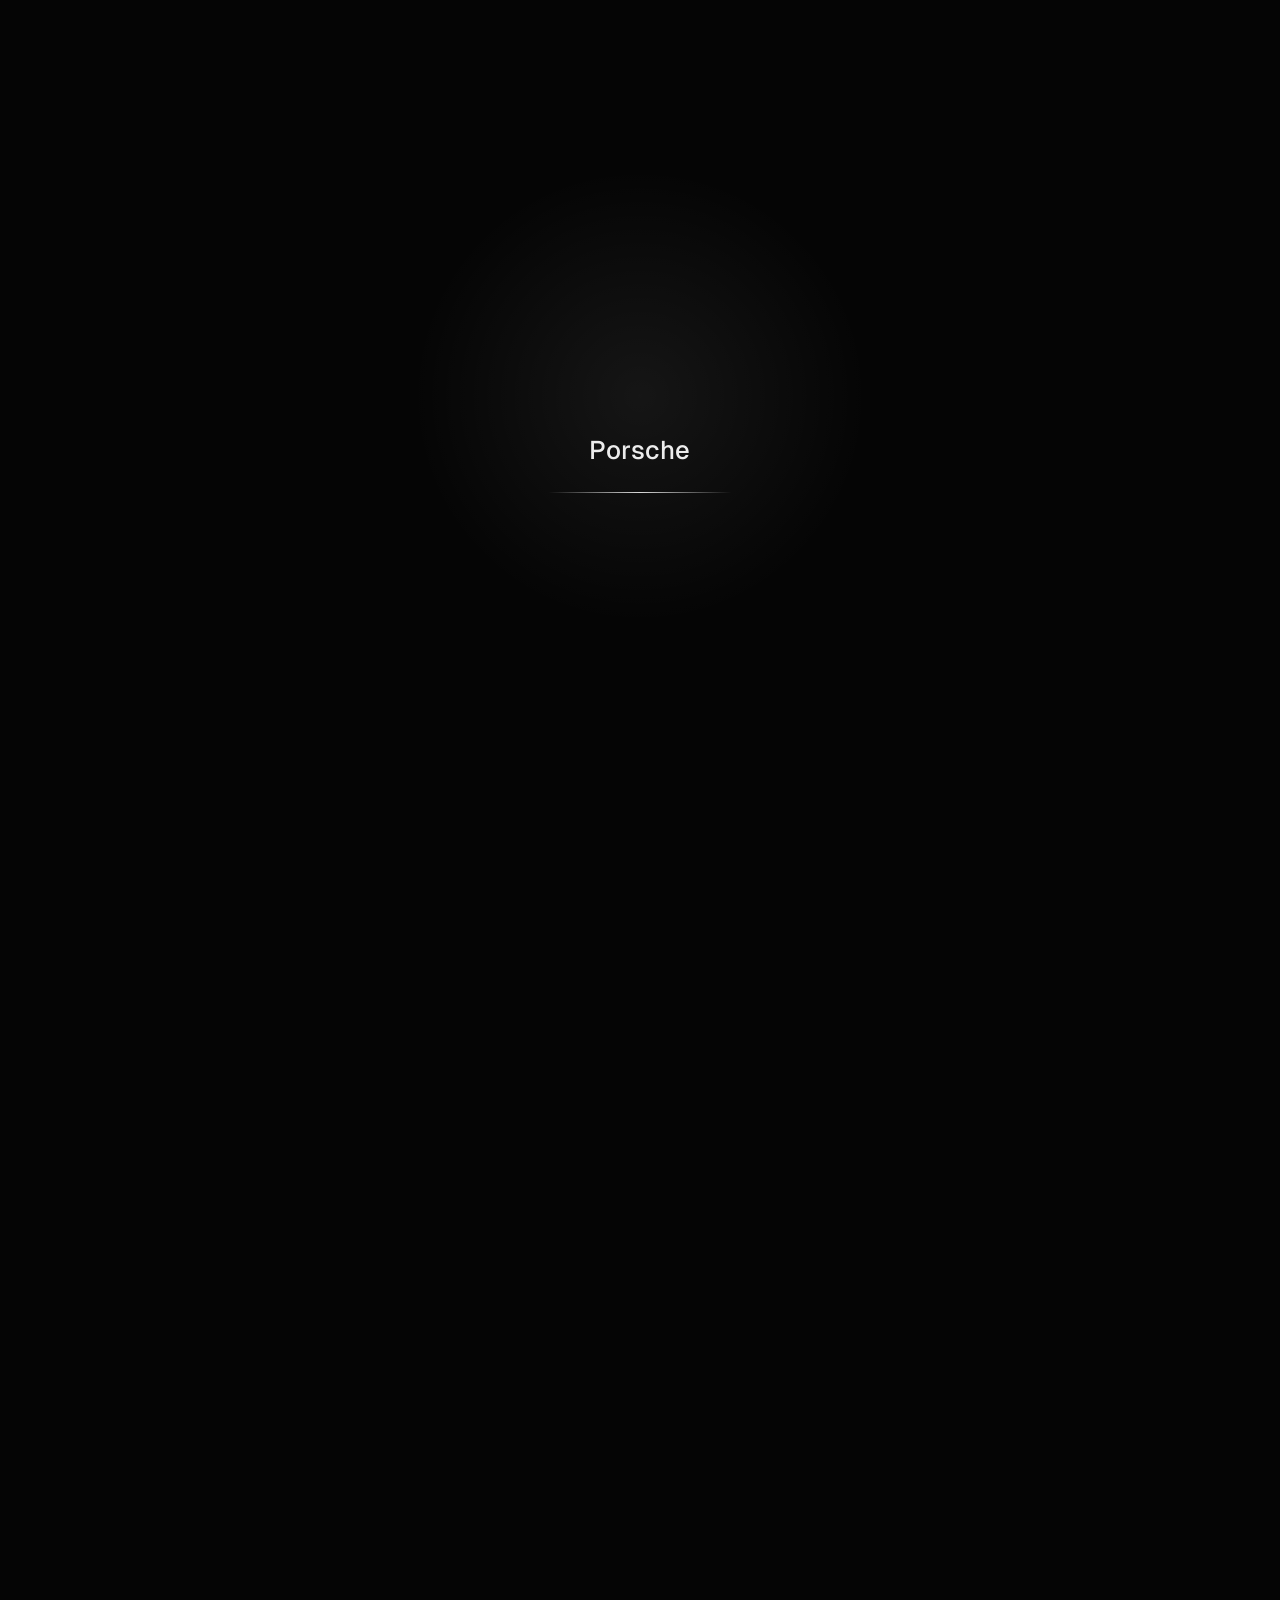
==== commit cb1a322b: "Add files via upload" ====
--- a/index.html
+++ b/index.html
@@ -52,19 +52,15 @@
         <video
           class="hero-video"
           data-hero-video
-          data-video-src="assets/porsche-hero-loop.mp4"
+          autoplay
           muted
           loop
           playsinline
-          preload="metadata"
-          poster="assets/carrera-gts-hero-desktop.jpg"
+          preload="auto"
           aria-hidden="true"
-        ></video>
-        <picture>
-          <source srcset="assets/carrera-gts-hero-mobile.jpg" media="(max-width: 767px)" />
-          <source srcset="assets/carrera-gts-hero-tablet.jpg" media="(max-width: 1100px)" />
-          <img class="hero-media" src="assets/carrera-gts-hero-desktop.jpg" alt="Porsche 911 Carrera GTS driving through a mountain road at golden hour" fetchpriority="high" decoding="async" />
-        </picture>
+        >
+          <source src="assets/porsche-hero-loop.mp4" type="video/mp4" />
+        </video>
         <div class="hero-shade" aria-hidden="true"></div>
 
         <div class="hero-content reveal">
--- a/styles.css
+++ b/styles.css
@@ -79,6 +79,10 @@
   opacity: 0;
 }
 
+html.is-loading.is-loaded::after {
+  animation: none;
+}
+
 @keyframes loader-sweep {
   0% {
     transform: translateX(-50%) scaleX(0.18);
@@ -115,9 +119,9 @@
   transform: translateY(10px);
   filter: blur(4px);
   transition:
-    opacity 480ms var(--ease),
-    transform 480ms var(--ease),
-    filter 480ms var(--ease);
+    opacity 520ms var(--ease),
+    transform 520ms var(--ease),
+    filter 520ms var(--ease);
 }
 
 .js.page-ready body {
@@ -404,31 +408,13 @@
   object-position: 58% center;
   opacity: 0;
   transform: translate3d(0, var(--parallax-y, 0px), 0) scale(1.03);
-  transition: opacity 900ms var(--ease);
+  transition: opacity 520ms var(--ease);
   backface-visibility: hidden;
   will-change: transform, opacity;
 }
 
 .hero-video.is-ready {
   opacity: 1;
-}
-
-.hero-video.is-ready ~ picture .hero-media {
-  opacity: 0;
-}
-
-.hero-media {
-  position: absolute;
-  inset: 0;
-  z-index: -3;
-  height: 100%;
-  object-fit: cover;
-  object-position: 58% center;
-  opacity: 1;
-  transform: translate3d(0, var(--parallax-y, var(--hero-y, 0px)), 0) scale(1.025);
-  transition: opacity 900ms var(--ease);
-  backface-visibility: hidden;
-  will-change: transform;
 }
 
 .hero-shade {
@@ -1093,6 +1079,219 @@
   padding-bottom: 88px;
 }
 
+.heritage-timeline-page {
+  background: #050505;
+}
+
+.heritage-exhibit {
+  --object-position-desktop: center center;
+  --object-position-tablet: var(--object-position-desktop);
+  --object-position-mobile: var(--object-position-tablet);
+  --object-position-landscape: var(--object-position-tablet);
+  --ken-origin: center center;
+  --ken-scale: 1.04;
+  --content-left: clamp(24px, 4.4vw, 88px);
+  --content-bottom: clamp(88px, 9vh, 132px);
+  position: relative;
+  min-height: 100vh;
+  min-height: 100svh;
+  overflow: hidden;
+  isolation: isolate;
+  background: #050505;
+}
+
+.heritage-exhibit-image {
+  position: absolute;
+  inset: 0;
+  z-index: 0;
+  width: 100%;
+  height: 100%;
+  object-fit: cover;
+  object-position: var(--object-position-desktop);
+  transform: scale(1);
+  transform-origin: var(--ken-origin);
+  animation: heritage-ken-burns 18s var(--ease-soft) both paused;
+  backface-visibility: hidden;
+  will-change: transform;
+}
+
+.heritage-exhibit.is-active .heritage-exhibit-image {
+  animation-play-state: running;
+}
+
+.heritage-exhibit-content {
+  position: absolute;
+  z-index: 2;
+  left: var(--content-left);
+  bottom: var(--content-bottom);
+  width: min(560px, calc(100% - (var(--content-left) * 2)));
+  color: #ffffff;
+  text-shadow: 0 2px 24px rgba(0, 0, 0, 0.58);
+}
+
+.heritage-exhibit-label {
+  margin: 0 0 clamp(18px, 2.5vh, 30px);
+  color: rgba(255, 255, 255, 0.86);
+  font-size: clamp(11px, 0.92vw, 17px);
+  font-weight: 500;
+  line-height: 1.1;
+  letter-spacing: 0.42em;
+  text-transform: uppercase;
+}
+
+.heritage-exhibit-year {
+  margin: 0;
+  color: #ffffff;
+  font-family: var(--font-display);
+  font-size: clamp(96px, 13.5vw, 226px);
+  font-weight: 400;
+  line-height: 0.78;
+  letter-spacing: -0.07em;
+}
+
+.heritage-exhibit h2 {
+  max-width: 760px;
+  margin: clamp(18px, 2.4vh, 32px) 0 0;
+  color: #ffffff;
+  font-family: var(--font-display);
+  font-size: clamp(44px, 5.9vw, 98px);
+  font-weight: 500;
+  line-height: 0.9;
+  letter-spacing: -0.048em;
+  text-wrap: balance;
+}
+
+.heritage-exhibit-headline {
+  max-width: 760px;
+  margin: clamp(24px, 3vh, 40px) 0 0;
+  color: #ffffff;
+  font-size: clamp(24px, 2.35vw, 39px);
+  font-weight: 400;
+  line-height: 1.04;
+  letter-spacing: -0.025em;
+  text-wrap: balance;
+}
+
+.heritage-exhibit-copy {
+  max-width: 520px;
+  margin: clamp(14px, 1.8vh, 22px) 0 0;
+  color: rgba(255, 255, 255, 0.9);
+  font-size: clamp(16px, 1.28vw, 22px);
+  font-weight: 400;
+  line-height: 1.44;
+  letter-spacing: -0.012em;
+  text-wrap: pretty;
+}
+
+.heritage-scroll-cue {
+  position: absolute;
+  z-index: 2;
+  left: var(--content-left);
+  bottom: clamp(26px, 4vh, 48px);
+  display: inline-flex;
+  align-items: center;
+  gap: 18px;
+  margin: 0;
+  color: rgba(255, 255, 255, 0.78);
+  font-size: 11px;
+  font-weight: 500;
+  line-height: 1;
+  letter-spacing: 0.38em;
+  text-transform: uppercase;
+  text-shadow: 0 2px 18px rgba(0, 0, 0, 0.7);
+}
+
+.heritage-scroll-cue span {
+  position: relative;
+  display: block;
+  width: 1px;
+  height: 54px;
+  background: rgba(255, 255, 255, 0.78);
+}
+
+.heritage-scroll-cue span::after {
+  position: absolute;
+  left: 50%;
+  bottom: -1px;
+  width: 14px;
+  height: 14px;
+  content: "";
+  border-right: 1px solid rgba(255, 255, 255, 0.78);
+  border-bottom: 1px solid rgba(255, 255, 255, 0.78);
+  transform: translateX(-50%) rotate(45deg);
+  transform-origin: center;
+}
+
+.heritage-356 {
+  --object-position-desktop: 58% center;
+  --object-position-tablet: 65% center;
+  --object-position-mobile: 74% center;
+  --object-position-landscape: 60% 42%;
+  --ken-origin: 70% 56%;
+}
+
+.heritage-550 {
+  --object-position-desktop: 54% center;
+  --object-position-tablet: 65% center;
+  --object-position-mobile: 76% center;
+  --object-position-landscape: 58% 44%;
+  --ken-origin: 72% 62%;
+}
+
+.heritage-930 {
+  --object-position-desktop: 58% center;
+  --object-position-tablet: 68% center;
+  --object-position-mobile: 78% center;
+  --object-position-landscape: 62% 44%;
+  --ken-origin: 72% 52%;
+}
+
+.heritage-959 {
+  --object-position-desktop: 56% center;
+  --object-position-tablet: 65% center;
+  --object-position-mobile: 74% center;
+  --object-position-landscape: 58% 44%;
+  --ken-origin: 68% 58%;
+}
+
+.heritage-carrera-gt {
+  --object-position-desktop: 58% center;
+  --object-position-tablet: 69% center;
+  --object-position-mobile: 78% center;
+  --object-position-landscape: 62% 44%;
+  --ken-origin: 72% 55%;
+}
+
+.heritage-918 {
+  --object-position-desktop: 52% center;
+  --object-position-tablet: 62% center;
+  --object-position-mobile: 64% center;
+  --object-position-landscape: 54% 44%;
+  --ken-origin: 58% 56%;
+}
+
+.heritage-911 {
+  --object-position-desktop: 58% center;
+  --object-position-tablet: 66% center;
+  --object-position-mobile: 70% center;
+  --object-position-landscape: 60% 44%;
+  --ken-origin: 68% 58%;
+}
+
+.heritage-timeline-page + .site-footer {
+  margin-top: 0;
+}
+
+@keyframes heritage-ken-burns {
+  from {
+    transform: scale(1);
+  }
+
+  to {
+    transform: scale(var(--ken-scale));
+  }
+}
+
 .stats-rail {
   left: auto;
 }
@@ -1601,8 +1800,22 @@
     font-size: 68px;
   }
 
-  .hero-media {
-    object-position: 58% center;
+  .heritage-exhibit-image {
+    object-position: var(--object-position-tablet);
+  }
+
+  .heritage-exhibit-content {
+    top: clamp(128px, 18vh, 168px);
+    bottom: auto;
+    width: min(520px, calc(100% - (var(--content-left) * 2)));
+  }
+
+  .heritage-exhibit-year {
+    font-size: clamp(82px, 13vw, 140px);
+  }
+
+  .heritage-exhibit h2 {
+    font-size: clamp(42px, 6vw, 64px);
   }
 
   .model-grid,
@@ -1738,6 +1951,63 @@
     display: none;
   }
 
+  .heritage-exhibit {
+    --content-left: 24px;
+    --content-bottom: auto;
+  }
+
+  .heritage-exhibit-image {
+    object-position: var(--object-position-mobile);
+  }
+
+  .heritage-exhibit-content {
+    top: clamp(106px, 14svh, 136px);
+    bottom: auto;
+    width: min(500px, calc(100% - 48px));
+  }
+
+  .heritage-exhibit-label {
+    margin-bottom: 18px;
+    font-size: 11px;
+    letter-spacing: 0.32em;
+  }
+
+  .heritage-exhibit-year {
+    font-size: clamp(76px, 22vw, 132px);
+    line-height: 0.82;
+  }
+
+  .heritage-exhibit h2 {
+    margin-top: 16px;
+    font-size: clamp(38px, 10vw, 56px);
+    line-height: 0.94;
+  }
+
+  .heritage-exhibit-headline {
+    margin-top: 22px;
+    font-size: clamp(21px, 5.6vw, 30px);
+    line-height: 1.08;
+  }
+
+  .heritage-exhibit-copy {
+    max-width: 420px;
+    margin-top: 12px;
+    font-size: 15px;
+    line-height: 1.42;
+  }
+
+  .heritage-scroll-cue {
+    left: 24px;
+    bottom: 24px;
+    gap: 14px;
+    font-size: 10px;
+    letter-spacing: 0.26em;
+  }
+
+  .heritage-scroll-cue span {
+    height: 38px;
+  }
+
   .hero {
     min-height: 1000px;
   }
@@ -1909,8 +2179,7 @@
     min-height: clamp(800px, 90svh, 860px);
   }
 
-  .hero-video,
-  .hero-media {
+  .hero-video {
     object-fit: cover;
     object-position: 67% center;
     transform: translate3d(0, var(--hero-y, 0px), 0) scale(1.01);
@@ -1940,6 +2209,27 @@
   .hero {
     min-height: clamp(800px, 90vh, 840px);
     min-height: clamp(800px, 90svh, 840px);
+  }
+
+  .heritage-exhibit-content {
+    top: clamp(96px, 12svh, 120px);
+  }
+
+  .heritage-exhibit-year {
+    font-size: clamp(70px, 25vw, 112px);
+  }
+
+  .heritage-exhibit h2 {
+    font-size: clamp(34px, 11vw, 46px);
+  }
+
+  .heritage-exhibit-headline {
+    font-size: clamp(20px, 6.4vw, 27px);
+  }
+
+  .heritage-exhibit-copy {
+    max-width: 330px;
+    font-size: 14px;
   }
 
   .hero h1,
@@ -2038,6 +2328,51 @@
   }
 }
 
+@media (max-width: 940px) and (orientation: landscape) and (max-height: 520px) {
+  .heritage-exhibit-image {
+    object-position: var(--object-position-landscape);
+  }
+
+  .heritage-exhibit-content {
+    top: 84px;
+    width: min(340px, calc(100% - 48px));
+  }
+
+  .heritage-exhibit-label {
+    margin-bottom: 8px;
+    font-size: 10px;
+    letter-spacing: 0.28em;
+  }
+
+  .heritage-exhibit-year {
+    font-size: clamp(54px, 8.4vw, 70px);
+    line-height: 0.8;
+  }
+
+  .heritage-exhibit h2 {
+    margin-top: 8px;
+    font-size: clamp(27px, 4.5vw, 34px);
+    line-height: 0.94;
+  }
+
+  .heritage-exhibit-headline {
+    margin-top: 10px;
+    font-size: clamp(16px, 3vw, 20px);
+    line-height: 1.02;
+  }
+
+  .heritage-exhibit-copy {
+    max-width: 310px;
+    margin-top: 8px;
+    font-size: 11px;
+    line-height: 1.28;
+  }
+
+  .heritage-scroll-cue {
+    bottom: 18px;
+  }
+}
+
 @media (prefers-reduced-motion: reduce) {
   html.is-loading,
   html.is-loading.is-loaded {
@@ -2060,8 +2395,9 @@
   }
 
   .hero-video,
-  .hero-media,
-  .page-hero img {
+  .page-hero img,
+  .heritage-exhibit-image {
+    animation: none;
     transform: none;
     will-change: auto;
   }
